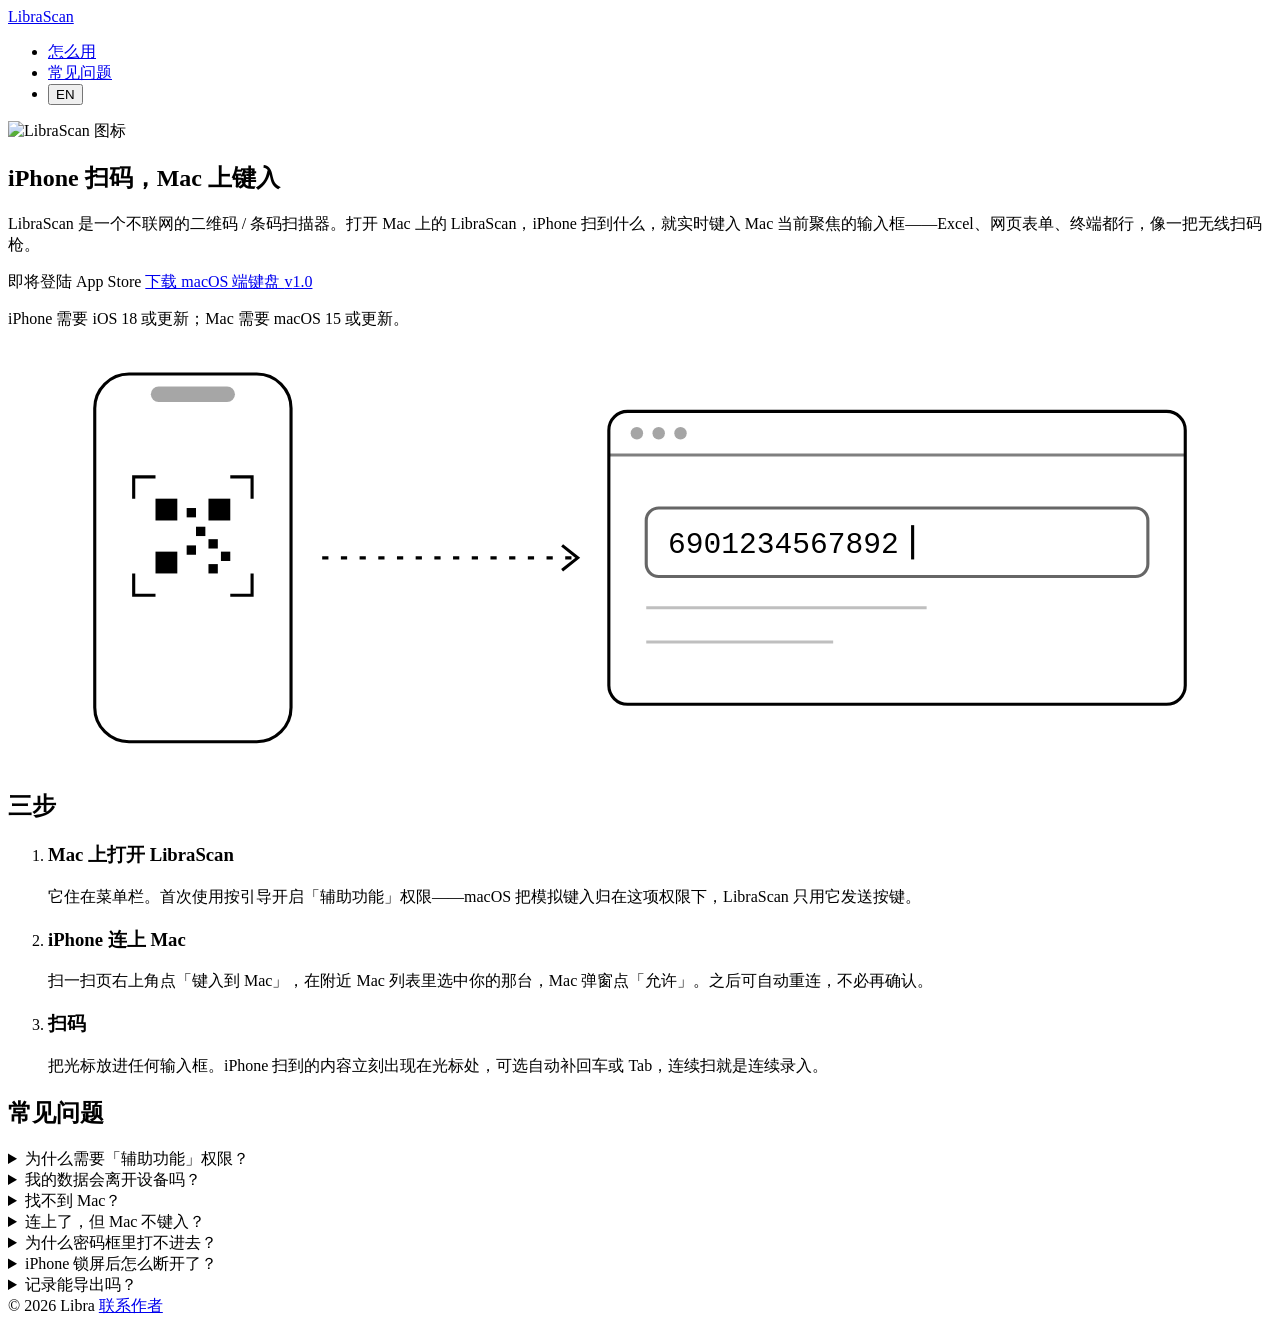
==== site/index.html @ 88ed87de "Site: use Apple's official App Store badge (shown once the app is live); rename the Mac button" ====
<!doctype html>
<html lang="zh-Hans">
<head>
  <meta charset="utf-8">
  <meta name="viewport" content="width=device-width, initial-scale=1">
  <title>LibraScan — iPhone 扫码，Mac 上键入</title>
  <meta name="description" content="LibraScan：不联网的二维码 / 条码扫描器。iPhone 扫到的内容实时键入 Mac 当前聚焦的输入框，像一把无线扫码枪。">
  <meta name="color-scheme" content="light dark">
  <meta name="theme-color" content="#f7f7f5" media="(prefers-color-scheme: light)">
  <meta name="theme-color" content="#0e0e0e" media="(prefers-color-scheme: dark)">
  <meta property="og:title" content="LibraScan — Scan on iPhone, type on Mac">
  <meta property="og:description" content="A QR and barcode scanner that never touches the network. Whatever your iPhone scans is typed into the focused text field on your Mac.">
  <meta property="og:image" content="https://scan.libra.wiki/assets/icon-512.png">
  <meta property="og:url" content="https://scan.libra.wiki/">
  <link rel="icon" href="/favicon.png" sizes="32x32">
  <link rel="apple-touch-icon" href="/assets/apple-touch-icon.png">
  <link rel="stylesheet" href="/assets/style.css">
  <script src="/assets/app.js" defer></script>
</head>
<body>

<!-- ============================ 简体中文 ============================ -->
<div class="l10n" lang="zh-Hans" data-title="LibraScan — iPhone 扫码，Mac 上键入">
  <header class="wrap nav">
    <a class="brand" href="/">LibraScan</a>
    <ul class="nav-links">
      <li><a href="#how">怎么用</a></li>
      <li><a href="#faq">常见问题</a></li>
      <li><button class="lang" type="button" data-set-lang="en" aria-label="Switch to English">EN</button></li>
    </ul>
  </header>

  <main class="wrap">
    <section class="hero">
      <img class="icon" src="/assets/icon-512.png" alt="LibraScan 图标" width="88" height="88">
      <h1>iPhone 扫码，Mac 上键入</h1>
      <p class="lede">LibraScan 是一个不联网的二维码 / 条码扫描器。打开 Mac 上的 LibraScan，iPhone 扫到什么，就实时键入 Mac 当前聚焦的输入框——Excel、网页表单、终端都行，像一把无线扫码枪。</p>
      <div class="cta">
        <a class="badge" data-app-store hidden>
          <img src="/assets/app-store-badge-black.svg" alt="Download on the App Store" width="144" height="48">
        </a>
        <span class="coming" data-app-store-soon>即将登陆 App Store</span>
        <a class="btn" data-mac-download href="/download/LibraScan-1.0.dmg">下载 macOS 端键盘 <span class="tag">v<span data-mac-version>1.0</span></span></a>
      </div>
      <p class="fineprint">iPhone 需要 iOS 18 或更新；Mac 需要 macOS 15 或更新。</p>

      <figure class="figure">
        <svg viewBox="0 0 760 270" role="img" aria-labelledby="fig-zh" fill="none" stroke="currentColor" stroke-width="2">
          <title id="fig-zh">iPhone 扫描二维码，内容通过加密的点对点连接出现在 Mac 的输入框里</title>
          <!-- iPhone -->
          <rect x="30" y="18" width="126" height="236" rx="22"/>
          <rect x="66" y="26" width="54" height="10" rx="5" fill="currentColor" stroke="none" opacity=".35"/>
          <g transform="translate(55 84)">
            <path d="M0 14V0h14M62 0h14v14M76 62v14H62M14 76H0V62"/>
            <g fill="currentColor" stroke="none">
              <rect x="14" y="14" width="14" height="14"/><rect x="48" y="14" width="14" height="14"/>
              <rect x="14" y="48" width="14" height="14"/>
              <rect x="34" y="20" width="6" height="6"/><rect x="40" y="32" width="6" height="6"/><rect x="34" y="44" width="6" height="6"/>
              <rect x="48" y="40" width="6" height="6"/><rect x="56" y="48" width="6" height="6"/><rect x="48" y="56" width="6" height="6"/>
            </g>
          </g>
          <!-- link -->
          <path d="M176 136h160" stroke-dasharray="4 8"/>
          <path d="M330 128l10 8-10 8"/>
          <!-- Mac window -->
          <rect x="360" y="42" width="370" height="188" rx="12"/>
          <path d="M360 70h370" opacity=".5"/>
          <g fill="currentColor" stroke="none" opacity=".35"><circle cx="378" cy="56" r="4"/><circle cx="392" cy="56" r="4"/><circle cx="406" cy="56" r="4"/></g>
          <rect x="384" y="104" width="322" height="44" rx="8" opacity=".6"/>
          <text x="398" y="133" fill="currentColor" stroke="none" font-family="ui-monospace, SF Mono, Menlo, monospace" font-size="19">6901234567892</text>
          <rect class="caret" x="554" y="115" width="2" height="22" fill="currentColor" stroke="none"/>
          <path d="M384 168h180M384 190h120" opacity=".25"/>
        </svg>
      </figure>
    </section>

    <section id="how">
      <h2>三步</h2>
      <ol class="steps">
        <li><h3>Mac 上打开 LibraScan</h3><p>它住在菜单栏。首次使用按引导开启「辅助功能」权限——macOS 把模拟键入归在这项权限下，LibraScan 只用它发送按键。</p></li>
        <li><h3>iPhone 连上 Mac</h3><p>扫一扫页右上角点「键入到 Mac」，在附近 Mac 列表里选中你的那台，Mac 弹窗点「允许」。之后可自动重连，不必再确认。</p></li>
        <li><h3>扫码</h3><p>把光标放进任何输入框。iPhone 扫到的内容立刻出现在光标处，可选自动补回车或 Tab，连续扫就是连续录入。</p></li>
      </ol>
    </section>

    <section id="faq" class="faq">
      <h2>常见问题</h2>
      <details><summary>为什么需要「辅助功能」权限？</summary><p>macOS 把「向其它应用发送键盘事件」归在辅助功能权限之下。LibraScan 只用它发送按键，不读取屏幕、不监听你的键盘。</p></details>
      <details><summary>我的数据会离开设备吗？</summary><p>不会。扫描记录保存在 iPhone 本地；iPhone 到 Mac 的传输是加密的点对点连接，中间没有服务器，我们也看不到任何内容。</p></details>
      <details><summary>找不到 Mac？</summary>
        <ul>
          <li>Mac 上的 LibraScan 要在运行（菜单栏有键盘图标），且没有正连着另一台 iPhone——它一次只服务一台。</li>
          <li>两台设备都要开 Wi-Fi 和蓝牙。不要求在同一路由器下，但都关着不行。</li>
          <li>iPhone：设置 → 隐私与安全性 → 本地网络，确认 LibraScan 已允许。第一次拒绝后系统不会再问，只能在这里改。Mac 上同样检查一遍。</li>
          <li>公司网络有时会隔离设备之间的通信；换手机热点，或者把 Mac 的 Wi-Fi 关了再开走点对点，通常能绕过。</li>
        </ul>
      </details>
      <details><summary>连上了，但 Mac 不键入？</summary>
        <ul>
          <li>横幅显示「Mac 未授权」：回到 Mac 的辅助功能设置确认 LibraScan 已勾选；升级或移动过应用后，偶尔要先移除再重新添加。</li>
          <li>横幅显示「已暂停」：Mac 菜单栏里的「暂停键入」开着，关掉即可。</li>
          <li>打进去了但乱序或漏字：在 Mac 设置里把「键入间隔」调大（默认 3 ms，慢一些的应用需要 10 ms 以上）。</li>
        </ul>
      </details>
      <details><summary>为什么密码框里打不进去？</summary><p>macOS 的安全输入模式会屏蔽一切合成键盘事件——终端的安全输入、部分远程桌面也一样，USB 扫码枪同样打不进去。这是系统行为，不是故障。</p></details>
      <details><summary>iPhone 锁屏后怎么断开了？</summary><p>锁屏或退到后台会主动断开，回到前台后自动重连上次的 Mac。断线期间扫到的码会排队（最多 50 条），重连后按顺序补发；不想补发可以在「键入到 Mac」面板里关掉。想换一台 Mac，先在面板里点「断开连接」。</p></details>
      <details><summary>记录能导出吗？</summary><p>能。记录页左上角的导出按钮会生成一个 TXT 文件（每条含时间、码制与内容），通过系统分享发到你想去的地方。记录页支持搜索和左滑删除；垃圾桶会清空全部，不可撤销。</p></details>
    </section>
  </main>

  <footer>
    <div class="wrap row">
      <span>© 2026 Libra</span>
      <a data-mail href="#">联系作者</a>
    </div>
  </footer>
</div>

<!-- ============================ English ============================ -->
<div class="l10n" lang="en" data-title="LibraScan — Scan on iPhone, type on Mac" hidden>
  <header class="wrap nav">
    <a class="brand" href="/">LibraScan</a>
    <ul class="nav-links">
      <li><a href="#how">How it works</a></li>
      <li><a href="#faq">FAQ</a></li>
      <li><button class="lang" type="button" data-set-lang="zh-Hans" aria-label="切换到简体中文">中文</button></li>
    </ul>
  </header>

  <main class="wrap">
    <section class="hero">
      <img class="icon" src="/assets/icon-512.png" alt="LibraScan icon" width="88" height="88">
      <h1>Scan on iPhone, type on Mac</h1>
      <p class="lede">LibraScan is a QR and barcode scanner that never touches the network. Run LibraScan on your Mac, and whatever your iPhone scans is typed into the focused text field — a spreadsheet, a web form, a terminal — like a wireless barcode scanner.</p>
      <div class="cta">
        <a class="badge" data-app-store hidden>
          <img src="/assets/app-store-badge-black.svg" alt="Download on the App Store" width="144" height="48">
        </a>
        <span class="coming" data-app-store-soon>Coming soon to the App Store</span>
        <a class="btn" data-mac-download href="/download/LibraScan-1.0.dmg">Download the Mac companion <span class="tag">v<span data-mac-version>1.0</span></span></a>
      </div>
      <p class="fineprint">Requires iOS 18 or later on iPhone and macOS 15 or later on Mac.</p>

      <figure class="figure">
        <svg viewBox="0 0 760 270" role="img" aria-labelledby="fig-en" fill="none" stroke="currentColor" stroke-width="2">
          <title id="fig-en">An iPhone scans a QR code; the content appears in a text field on a Mac over an encrypted peer-to-peer link</title>
          <rect x="30" y="18" width="126" height="236" rx="22"/>
          <rect x="66" y="26" width="54" height="10" rx="5" fill="currentColor" stroke="none" opacity=".35"/>
          <g transform="translate(55 84)">
            <path d="M0 14V0h14M62 0h14v14M76 62v14H62M14 76H0V62"/>
            <g fill="currentColor" stroke="none">
              <rect x="14" y="14" width="14" height="14"/><rect x="48" y="14" width="14" height="14"/>
              <rect x="14" y="48" width="14" height="14"/>
              <rect x="34" y="20" width="6" height="6"/><rect x="40" y="32" width="6" height="6"/><rect x="34" y="44" width="6" height="6"/>
              <rect x="48" y="40" width="6" height="6"/><rect x="56" y="48" width="6" height="6"/><rect x="48" y="56" width="6" height="6"/>
            </g>
          </g>
          <path d="M176 136h160" stroke-dasharray="4 8"/>
          <path d="M330 128l10 8-10 8"/>
          <rect x="360" y="42" width="370" height="188" rx="12"/>
          <path d="M360 70h370" opacity=".5"/>
          <g fill="currentColor" stroke="none" opacity=".35"><circle cx="378" cy="56" r="4"/><circle cx="392" cy="56" r="4"/><circle cx="406" cy="56" r="4"/></g>
          <rect x="384" y="104" width="322" height="44" rx="8" opacity=".6"/>
          <text x="398" y="133" fill="currentColor" stroke="none" font-family="ui-monospace, SF Mono, Menlo, monospace" font-size="19">6901234567892</text>
          <rect class="caret" x="554" y="115" width="2" height="22" fill="currentColor" stroke="none"/>
          <path d="M384 168h180M384 190h120" opacity=".25"/>
        </svg>
      </figure>
    </section>

    <section id="how">
      <h2>Three steps</h2>
      <ol class="steps">
        <li><h3>Open LibraScan on your Mac</h3><p>It lives in the menu bar. On first run it walks you through granting Accessibility permission — that's where macOS files "posting keyboard events", and it's all LibraScan uses it for.</p></li>
        <li><h3>Connect your iPhone</h3><p>Tap “Type to Mac” on the scan screen, pick your Mac from the list, and click “Allow” on the Mac. After that it reconnects on its own.</p></li>
        <li><h3>Scan</h3><p>Put the cursor in any text field. Whatever the iPhone scans shows up at the cursor, optionally followed by Return or Tab. Keep scanning, keep entering.</p></li>
      </ol>
    </section>

    <section id="faq" class="faq">
      <h2>Questions</h2>
      <details><summary>Why does it need Accessibility permission?</summary><p>macOS files “send keyboard events to other apps” under Accessibility. LibraScan uses it to post keystrokes and nothing else — it doesn't read the screen or watch your keyboard.</p></details>
      <details><summary>Does my data leave my devices?</summary><p>No. Scan history lives on the iPhone. The iPhone-to-Mac link is an encrypted peer-to-peer connection with no server in between, so there's nothing for us to see.</p></details>
      <details><summary>Can't find the Mac?</summary>
        <ul>
          <li>LibraScan must be running on the Mac (keyboard icon in the menu bar) and not already connected to another iPhone — it serves one at a time.</li>
          <li>Both devices need Wi-Fi and Bluetooth on. The same router isn't required, but both radios off won't work.</li>
          <li>iPhone: Settings → Privacy &amp; Security → Local Network — make sure LibraScan is allowed. After a first refusal iOS won't ask again; this is the only place to change it. Check the same on the Mac.</li>
          <li>Some office networks isolate devices from each other. A phone hotspot, or toggling the Mac's Wi-Fi off and on to fall back to peer-to-peer, usually gets around it.</li>
        </ul>
      </details>
      <details><summary>Connected, but nothing is typed?</summary>
        <ul>
          <li>The banner says “Mac not authorized to type”: confirm LibraScan is checked under Accessibility on the Mac. After updating or moving the app it occasionally needs to be removed and re-added.</li>
          <li>The banner says “Typing paused on Mac”: the “Pause typing” switch in the Mac menu is on. Turn it off.</li>
          <li>Characters arrive out of order or go missing: raise “Keystroke interval” in the Mac settings (3 ms by default; slower apps want 10 ms or more).</li>
        </ul>
      </details>
      <details><summary>Why won't it type into a password field?</summary><p>macOS Secure Input blocks all synthetic keyboard events — the same goes for terminals in Secure Input mode, some remote-desktop sessions, and USB barcode scanners. That's the system working as designed.</p></details>
      <details><summary>Why did it disconnect when I locked the iPhone?</summary><p>Locking the iPhone or sending the app to the background disconnects on purpose; it reconnects to the last Mac when you come back. Codes scanned meanwhile are queued (up to 50) and replayed in order — turn that off in the “Type to Mac” panel if you'd rather they weren't. To switch Macs, tap “Disconnect” in the panel first.</p></details>
      <details><summary>Can I export the history?</summary><p>Yes. The export button at the top left of History produces one TXT file (time, symbology and content per record) and hands it to the share sheet. History supports search and swipe-to-delete; the trash button clears everything and can't be undone.</p></details>
    </section>
  </main>

  <footer>
    <div class="wrap row">
      <span>© 2026 Libra</span>
      <a data-mail href="#">Contact the author</a>
    </div>
  </footer>
</div>

</body>
</html>
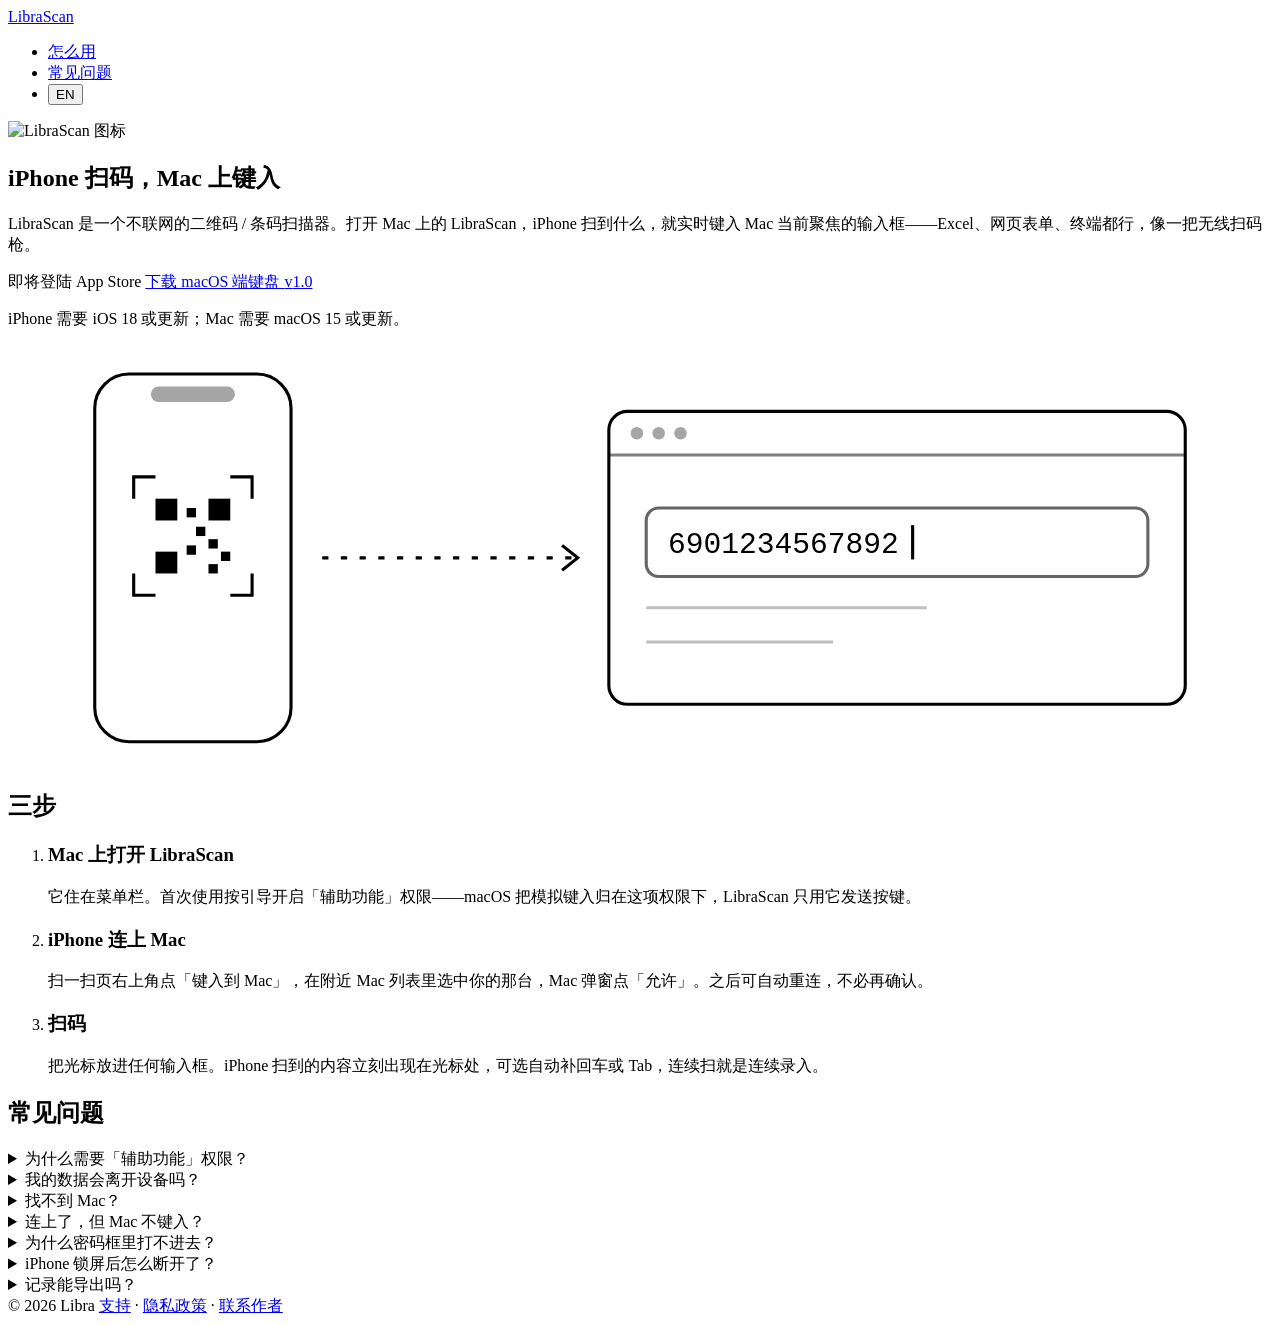
==== commit 5e1cb968: "Site: serve the dmg from /dl/; demo video stays out of git; Apache-2.0 LICENSE, NOTICE, README licen" ====
--- a/site/index.html
+++ b/site/index.html
@@ -14,8 +14,8 @@
   <meta property="og:url" content="https://scan.libra.wiki/">
   <link rel="icon" href="/favicon.png" sizes="32x32">
   <link rel="apple-touch-icon" href="/assets/apple-touch-icon.png">
-  <link rel="stylesheet" href="/assets/style.css">
-  <script src="/assets/app.js" defer></script>
+  <link rel="stylesheet" href="/assets/style.css?v=2">
+  <script src="/assets/app.js?v=4" defer></script>
 </head>
 <body>
 
@@ -40,7 +40,7 @@
           <img src="/assets/app-store-badge-black.svg" alt="Download on the App Store" width="144" height="48">
         </a>
         <span class="coming" data-app-store-soon>即将登陆 App Store</span>
-        <a class="btn" data-mac-download href="/download/LibraScan-1.0.dmg">下载 macOS 端键盘 <span class="tag">v<span data-mac-version>1.0</span></span></a>
+        <a class="btn" data-mac-download href="/dl/LibraScan-1.0.dmg?b=2">下载 macOS 端键盘 <span class="tag">v<span data-mac-version>1.0</span></span></a>
       </div>
       <p class="fineprint">iPhone 需要 iOS 18 或更新；Mac 需要 macOS 15 或更新。</p>
 
@@ -111,7 +111,7 @@
   <footer>
     <div class="wrap row">
       <span>© 2026 Libra</span>
-      <a data-mail href="#">联系作者</a>
+      <span><a href="/support/">支持</a> · <a href="/privacy/">隐私政策</a> · <a data-mail href="#">联系作者</a></span>
     </div>
   </footer>
 </div>
@@ -137,7 +137,7 @@
           <img src="/assets/app-store-badge-black.svg" alt="Download on the App Store" width="144" height="48">
         </a>
         <span class="coming" data-app-store-soon>Coming soon to the App Store</span>
-        <a class="btn" data-mac-download href="/download/LibraScan-1.0.dmg">Download the Mac companion <span class="tag">v<span data-mac-version>1.0</span></span></a>
+        <a class="btn" data-mac-download href="/dl/LibraScan-1.0.dmg?b=2">Download the Mac companion <span class="tag">v<span data-mac-version>1.0</span></span></a>
       </div>
       <p class="fineprint">Requires iOS 18 or later on iPhone and macOS 15 or later on Mac.</p>
 
@@ -205,7 +205,7 @@
   <footer>
     <div class="wrap row">
       <span>© 2026 Libra</span>
-      <a data-mail href="#">Contact the author</a>
+      <span><a href="/support/">Support</a> · <a href="/privacy/">Privacy</a> · <a data-mail href="#">Contact the author</a></span>
     </div>
   </footer>
 </div>
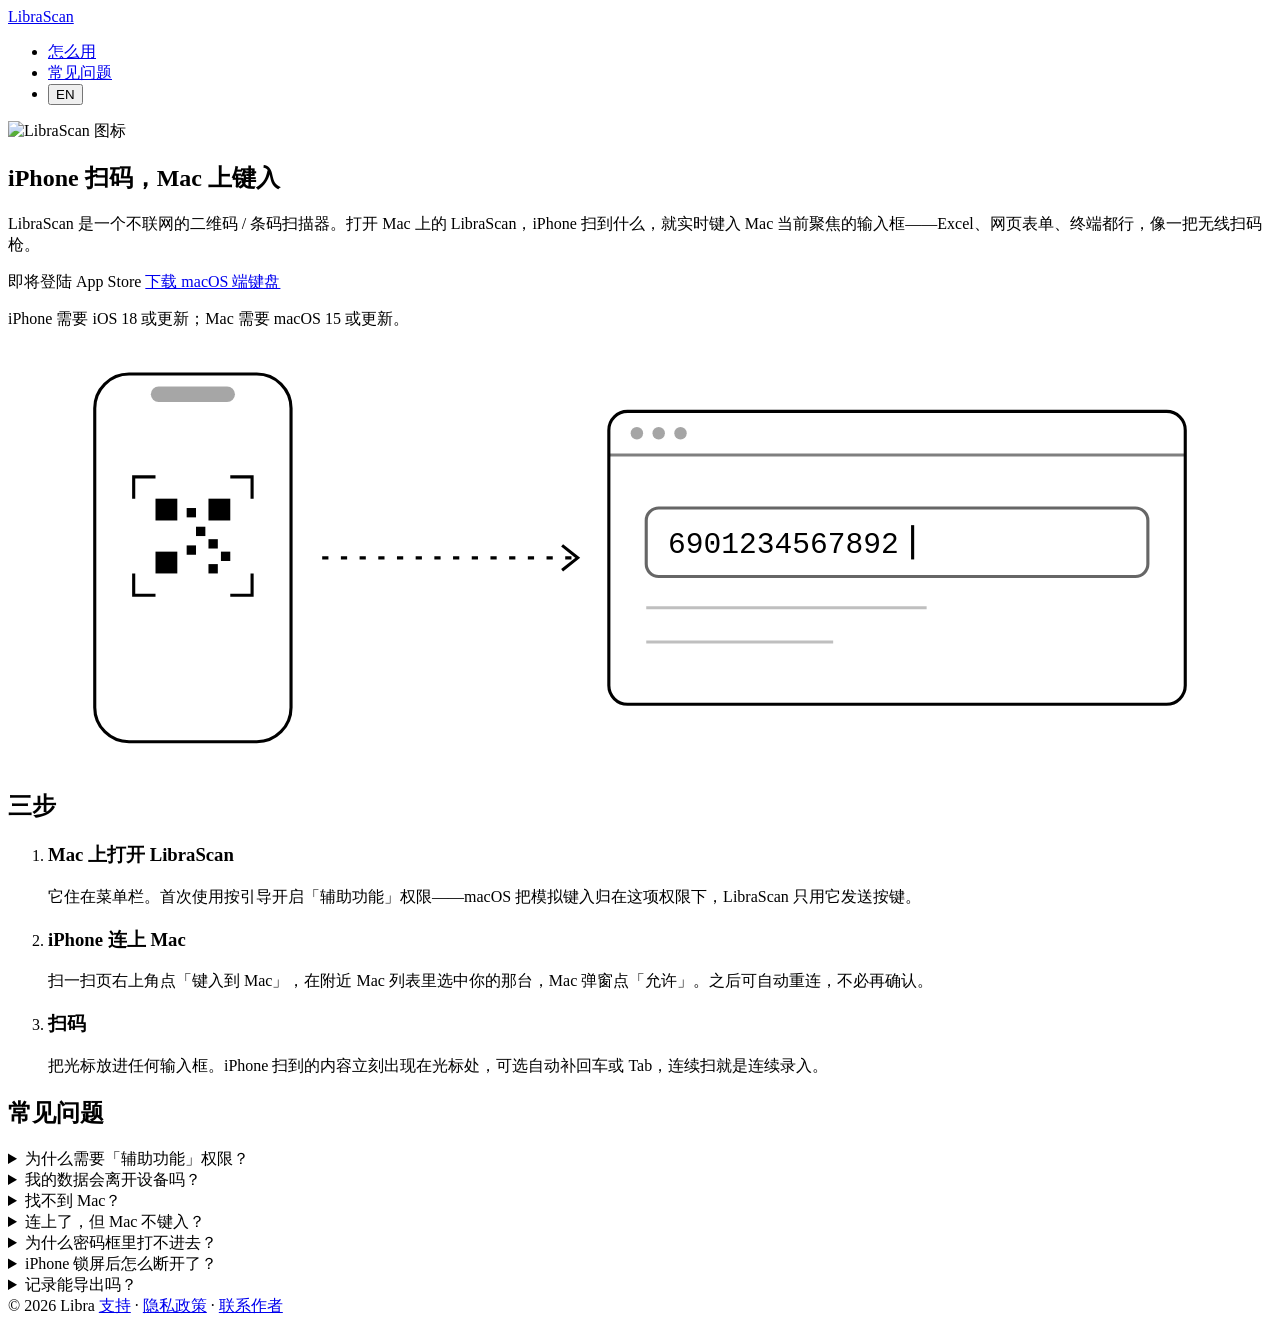
==== commit 268ecfb4: "Site: drop the version number from the download button The link always resolves to the newest releas" ====
--- a/site/index.html
+++ b/site/index.html
@@ -15,7 +15,7 @@
   <link rel="icon" href="/favicon.png" sizes="32x32">
   <link rel="apple-touch-icon" href="/assets/apple-touch-icon.png">
   <link rel="stylesheet" href="/assets/style.css?v=2">
-  <script src="/assets/app.js?v=4" defer></script>
+  <script src="/assets/app.js?v=8" defer></script>
 </head>
 <body>
 
@@ -40,7 +40,7 @@
           <img src="/assets/app-store-badge-black.svg" alt="Download on the App Store" width="144" height="48">
         </a>
         <span class="coming" data-app-store-soon>即将登陆 App Store</span>
-        <a class="btn" data-mac-download href="/dl/LibraScan-1.0.dmg?b=2">下载 macOS 端键盘 <span class="tag">v<span data-mac-version>1.0</span></span></a>
+        <a class="btn" data-mac-download href="https://github.com/Octl1bra/LibraScan/releases/latest/download/LibraScan.dmg">下载 macOS 端键盘</a>
       </div>
       <p class="fineprint">iPhone 需要 iOS 18 或更新；Mac 需要 macOS 15 或更新。</p>
 
@@ -137,7 +137,7 @@
           <img src="/assets/app-store-badge-black.svg" alt="Download on the App Store" width="144" height="48">
         </a>
         <span class="coming" data-app-store-soon>Coming soon to the App Store</span>
-        <a class="btn" data-mac-download href="/dl/LibraScan-1.0.dmg?b=2">Download the Mac companion <span class="tag">v<span data-mac-version>1.0</span></span></a>
+        <a class="btn" data-mac-download href="https://github.com/Octl1bra/LibraScan/releases/latest/download/LibraScan.dmg">Download the Mac companion</a>
       </div>
       <p class="fineprint">Requires iOS 18 or later on iPhone and macOS 15 or later on Mac.</p>
 
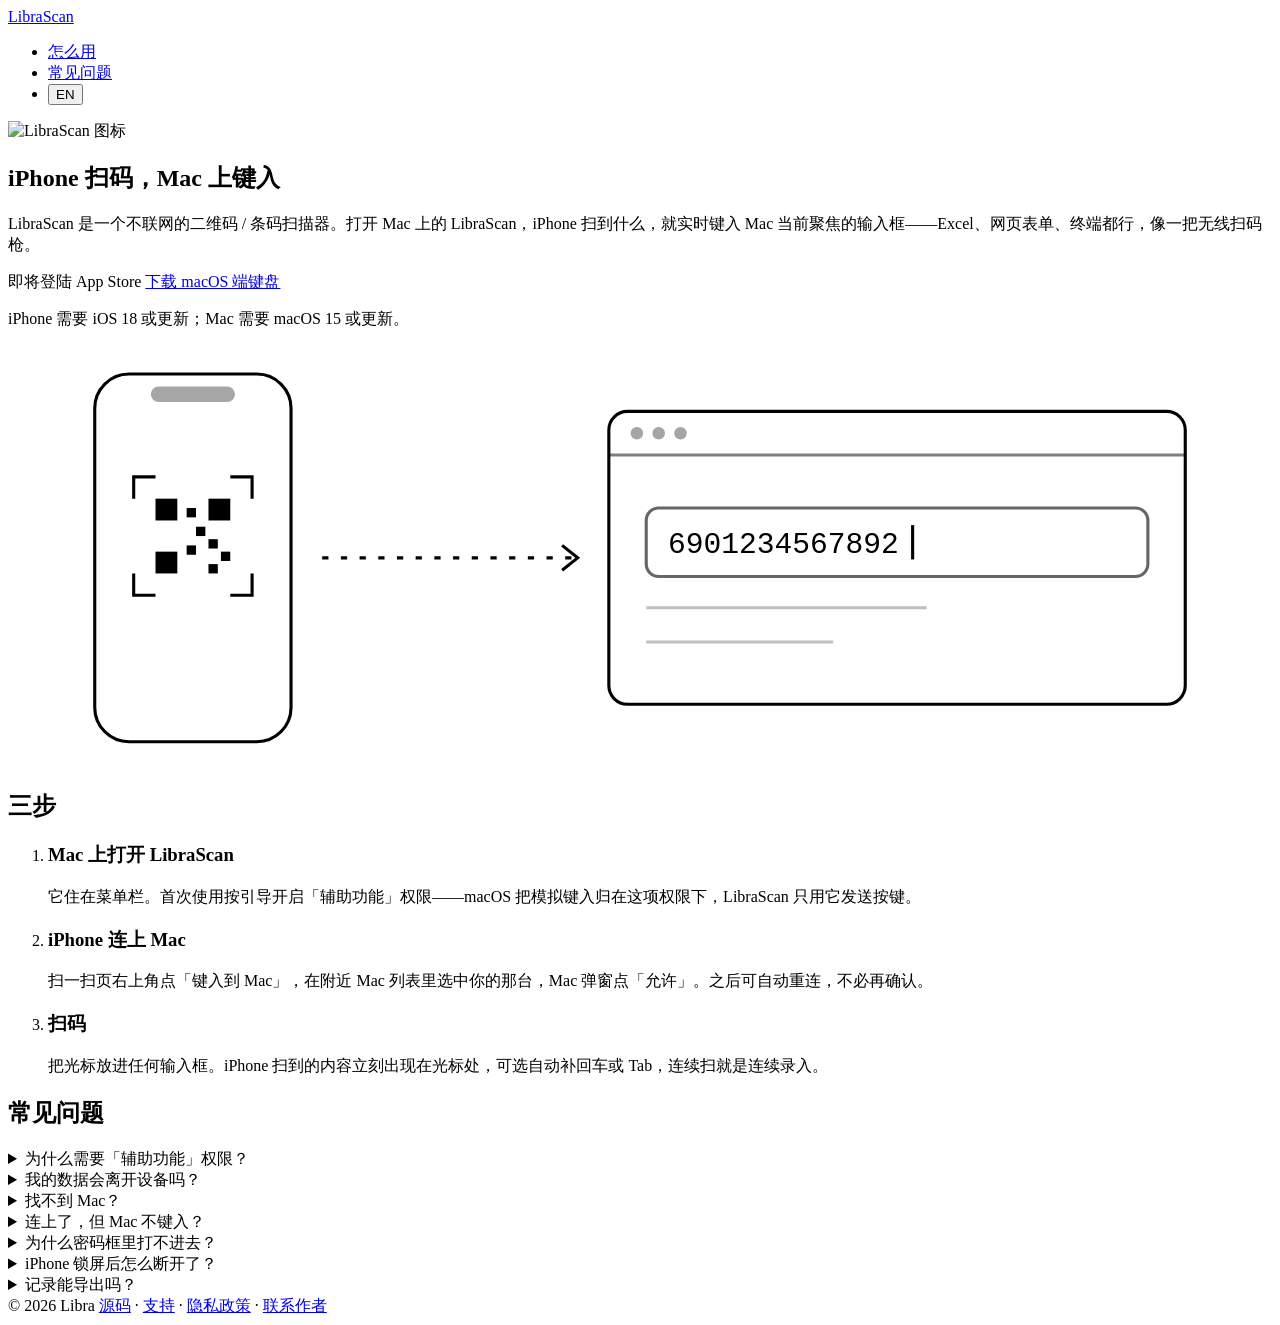
==== commit fb9aad26: "Link the source from the site and the store listing A privacy claim you can only be asked to believe" ====
--- a/site/index.html
+++ b/site/index.html
@@ -111,7 +111,7 @@
   <footer>
     <div class="wrap row">
       <span>© 2026 Libra</span>
-      <span><a href="/support/">支持</a> · <a href="/privacy/">隐私政策</a> · <a data-mail href="#">联系作者</a></span>
+      <span><a href="https://github.com/Octl1bra/LibraScan">源码</a> · <a href="/support/">支持</a> · <a href="/privacy/">隐私政策</a> · <a data-mail href="#">联系作者</a></span>
     </div>
   </footer>
 </div>
@@ -205,7 +205,7 @@
   <footer>
     <div class="wrap row">
       <span>© 2026 Libra</span>
-      <span><a href="/support/">Support</a> · <a href="/privacy/">Privacy</a> · <a data-mail href="#">Contact the author</a></span>
+      <span><a href="https://github.com/Octl1bra/LibraScan">Source</a> · <a href="/support/">Support</a> · <a href="/privacy/">Privacy</a> · <a data-mail href="#">Contact the author</a></span>
     </div>
   </footer>
 </div>
